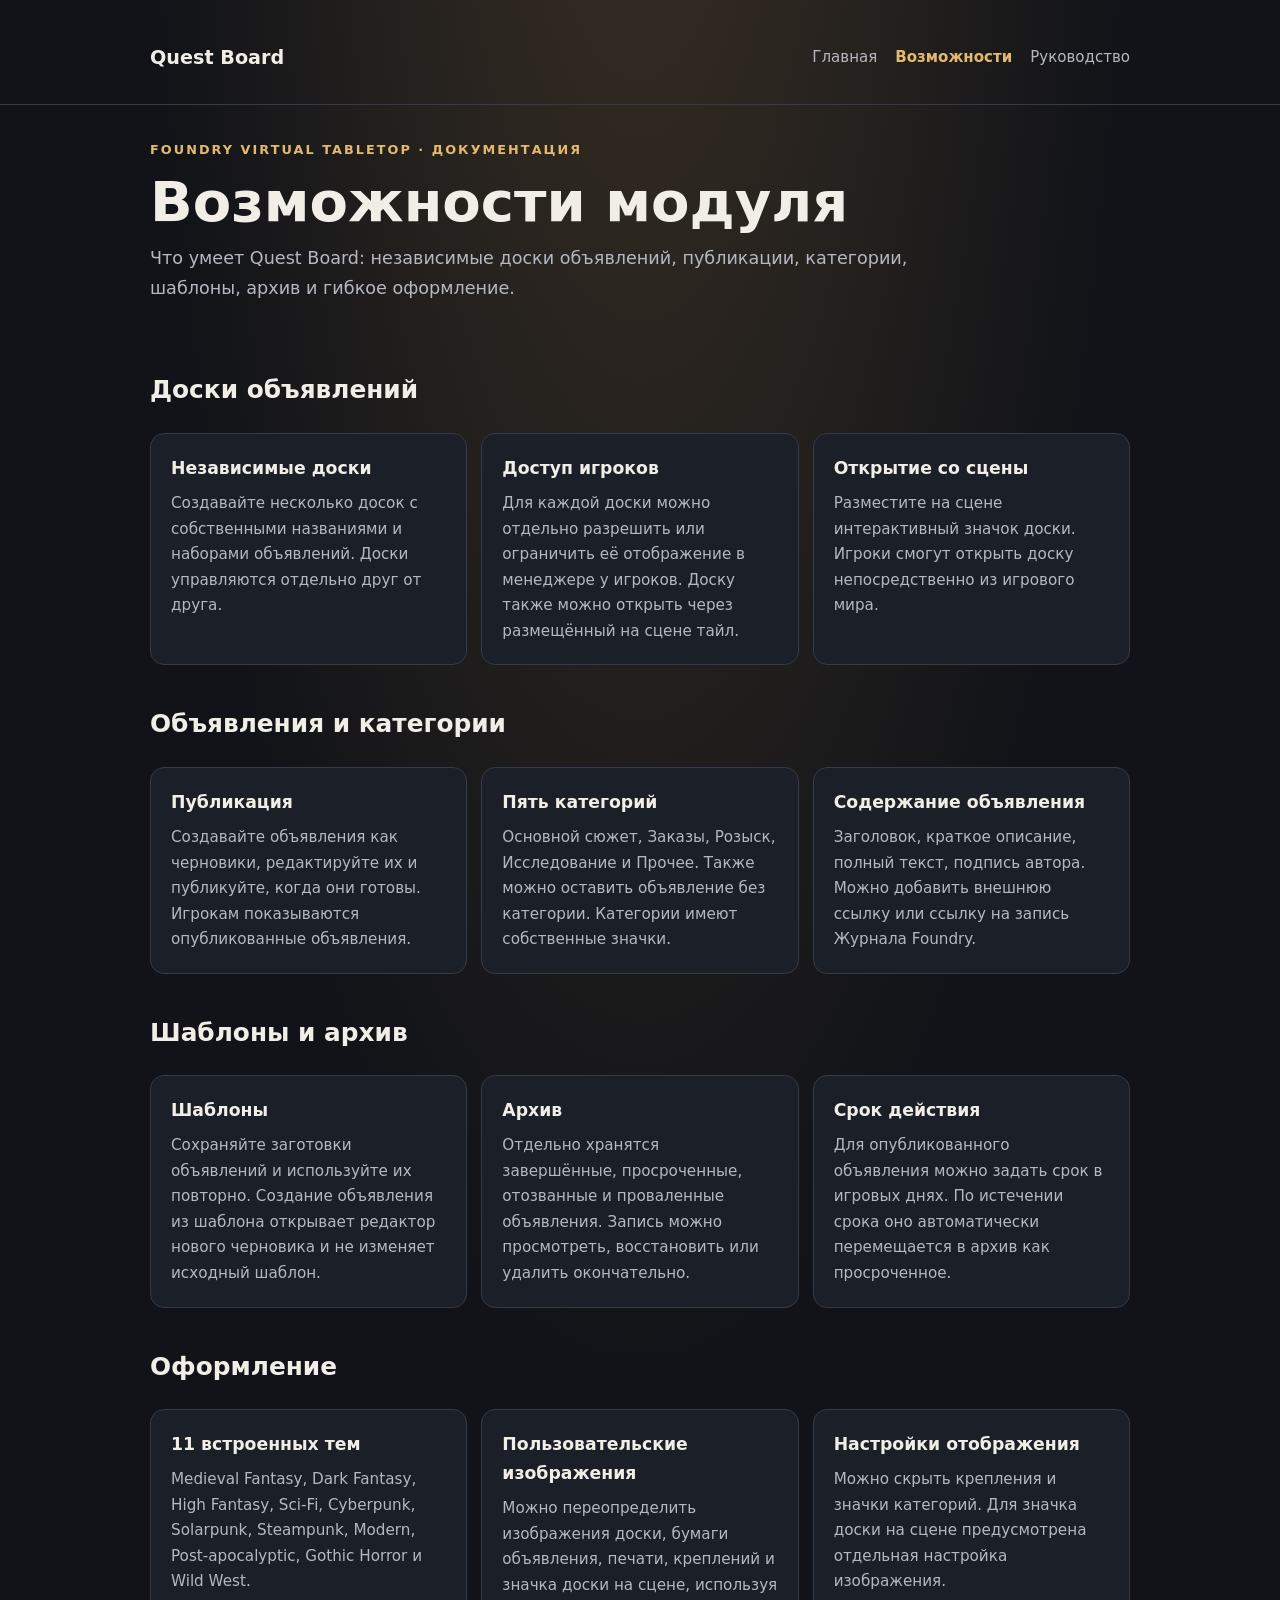
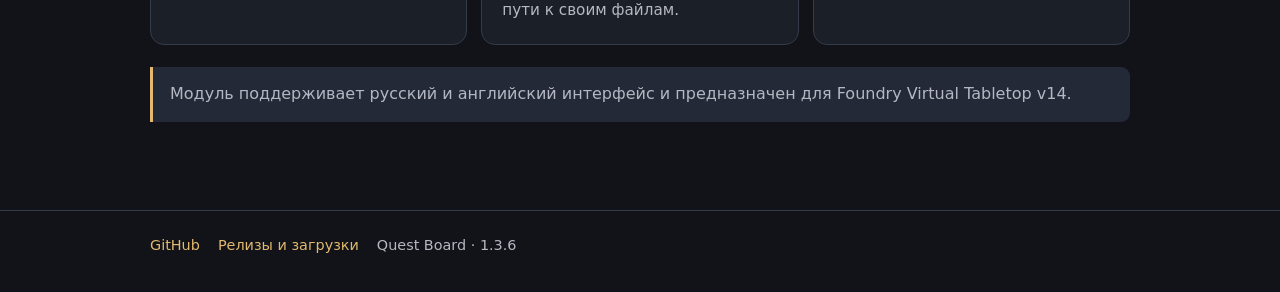
==== docs/features.html @ b705ad46 "Add Quest Board feature documentation" ====
<!doctype html><html lang="ru"><head><meta charset="utf-8"><meta name="viewport" content="width=device-width, initial-scale=1"><meta name="description" content="Что умеет Quest Board: независимые доски объявлений, публикации, категории, шаблоны, архив и гибкое оформление."><title>Возможности модуля — Quest Board</title><style>
:root{color-scheme:dark;--bg:#111318;--panel:#1b1f27;--panel2:#232936;--text:#f1eee7;--muted:#b5b8c2;--gold:#e2b96f;--line:#343b49;--blue:#9dbbe8}
*{box-sizing:border-box}body{margin:0;background:radial-gradient(ellipse at 50% -20%,#3a3024 0,transparent 55%),var(--bg);color:var(--text);font:16px/1.68 system-ui,-apple-system,"Segoe UI",sans-serif}
a{color:var(--gold);text-decoration:none}a:hover{text-decoration:underline}.wrap{width:min(980px,calc(100% - 36px));margin:auto}
header{padding:42px 0 30px;border-bottom:1px solid var(--line)}.top{display:flex;align-items:center;justify-content:space-between;gap:20px;flex-wrap:wrap}.brand{font-weight:800;font-size:1.2rem;color:var(--text)}nav{display:flex;gap:18px;flex-wrap:wrap}nav a{color:var(--muted);font-size:.94rem}nav a.active{color:var(--gold);font-weight:700}
.eyebrow{color:var(--gold);font-size:.8rem;font-weight:700;letter-spacing:.16em;text-transform:uppercase;margin-top:34px}h1{font-size:clamp(2.2rem,6vw,3.5rem);line-height:1.1;margin:10px 0 12px}h2{font-size:1.55rem;margin:38px 0 12px}h3{font-size:1.08rem;margin:0 0 8px}.lead{max-width:760px;color:var(--muted);font-size:1.1rem;margin:0}
main{padding:28px 0 70px}.grid{display:grid;grid-template-columns:repeat(auto-fit,minmax(230px,1fr));gap:14px;margin:22px 0}.card{background:var(--panel);border:1px solid var(--line);border-radius:14px;padding:20px}.card p{margin:0;color:var(--muted);font-size:.95rem}
section{margin-top:34px}section p,section li{color:var(--muted)}li{padding:4px 0}.note{background:var(--panel2);border-left:3px solid var(--gold);padding:14px 17px;border-radius:0 9px 9px 0;color:var(--muted);margin:18px 0}
.pills{display:flex;gap:9px;flex-wrap:wrap;margin-top:20px}.pill{border:1px solid var(--line);border-radius:99px;padding:4px 11px;color:var(--muted);font-size:.84rem}
footer{border-top:1px solid var(--line);padding:22px 0 35px;color:var(--muted);font-size:.9rem}.links{display:flex;gap:18px;flex-wrap:wrap}
.btn{display:inline-block;background:var(--gold);color:#201a10;font-weight:750;padding:11px 18px;border-radius:9px}.btn:hover{background:#f0ce8d;text-decoration:none}
@media(max-width:560px){header{padding-top:28px}nav{gap:12px}}
</style></head><body><header><div class="wrap"><div class="top"><a class="brand" href="./index.html">Quest Board</a><nav><a class="" href="./index.html">Главная</a><a class="active" href="./features.html">Возможности</a><a class="" href="./guide.html">Руководство</a></nav></div></div></header><div class="wrap"><div class="eyebrow">Foundry Virtual Tabletop · Документация</div><h1>Возможности модуля</h1><p class="lead">Что умеет Quest Board: независимые доски объявлений, публикации, категории, шаблоны, архив и гибкое оформление.</p></div><main class="wrap">
<section><h2>Доски объявлений</h2><div class="grid">
<article class="card"><h3>Независимые доски</h3><p>Создавайте несколько досок с собственными названиями и наборами объявлений. Доски управляются отдельно друг от друга.</p></article>
<article class="card"><h3>Доступ игроков</h3><p>Для каждой доски можно отдельно разрешить или ограничить её отображение в менеджере у игроков. Доску также можно открыть через размещённый на сцене тайл.</p></article>
<article class="card"><h3>Открытие со сцены</h3><p>Разместите на сцене интерактивный значок доски. Игроки смогут открыть доску непосредственно из игрового мира.</p></article>
</div></section>
<section><h2>Объявления и категории</h2><div class="grid">
<article class="card"><h3>Публикация</h3><p>Создавайте объявления как черновики, редактируйте их и публикуйте, когда они готовы. Игрокам показываются опубликованные объявления.</p></article>
<article class="card"><h3>Пять категорий</h3><p>Основной сюжет, Заказы, Розыск, Исследование и Прочее. Также можно оставить объявление без категории. Категории имеют собственные значки.</p></article>
<article class="card"><h3>Содержание объявления</h3><p>Заголовок, краткое описание, полный текст, подпись автора. Можно добавить внешнюю ссылку или ссылку на запись Журнала Foundry.</p></article>
</div></section>
<section><h2>Шаблоны и архив</h2><div class="grid">
<article class="card"><h3>Шаблоны</h3><p>Сохраняйте заготовки объявлений и используйте их повторно. Создание объявления из шаблона открывает редактор нового черновика и не изменяет исходный шаблон.</p></article>
<article class="card"><h3>Архив</h3><p>Отдельно хранятся завершённые, просроченные, отозванные и проваленные объявления. Запись можно просмотреть, восстановить или удалить окончательно.</p></article>
<article class="card"><h3>Срок действия</h3><p>Для опубликованного объявления можно задать срок в игровых днях. По истечении срока оно автоматически перемещается в архив как просроченное.</p></article>
</div></section>
<section><h2>Оформление</h2><div class="grid">
<article class="card"><h3>11 встроенных тем</h3><p>Medieval Fantasy, Dark Fantasy, High Fantasy, Sci-Fi, Cyberpunk, Solarpunk, Steampunk, Modern, Post-apocalyptic, Gothic Horror и Wild West.</p></article>
<article class="card"><h3>Пользовательские изображения</h3><p>Можно переопределить изображения доски, бумаги объявления, печати, креплений и значка доски на сцене, используя пути к своим файлам.</p></article>
<article class="card"><h3>Настройки отображения</h3><p>Можно скрыть крепления и значки категорий. Для значка доски на сцене предусмотрена отдельная настройка изображения.</p></article>
</div><p class="note">Модуль поддерживает русский и английский интерфейс и предназначен для Foundry Virtual Tabletop v14.</p></section>
</main><footer><div class="wrap links"><a href="https://github.com/DTSpawn/Quest-Board">GitHub</a><a href="https://github.com/DTSpawn/Quest-Board/releases">Релизы и загрузки</a><span>Quest Board · 1.3.6</span></div></footer></body></html>
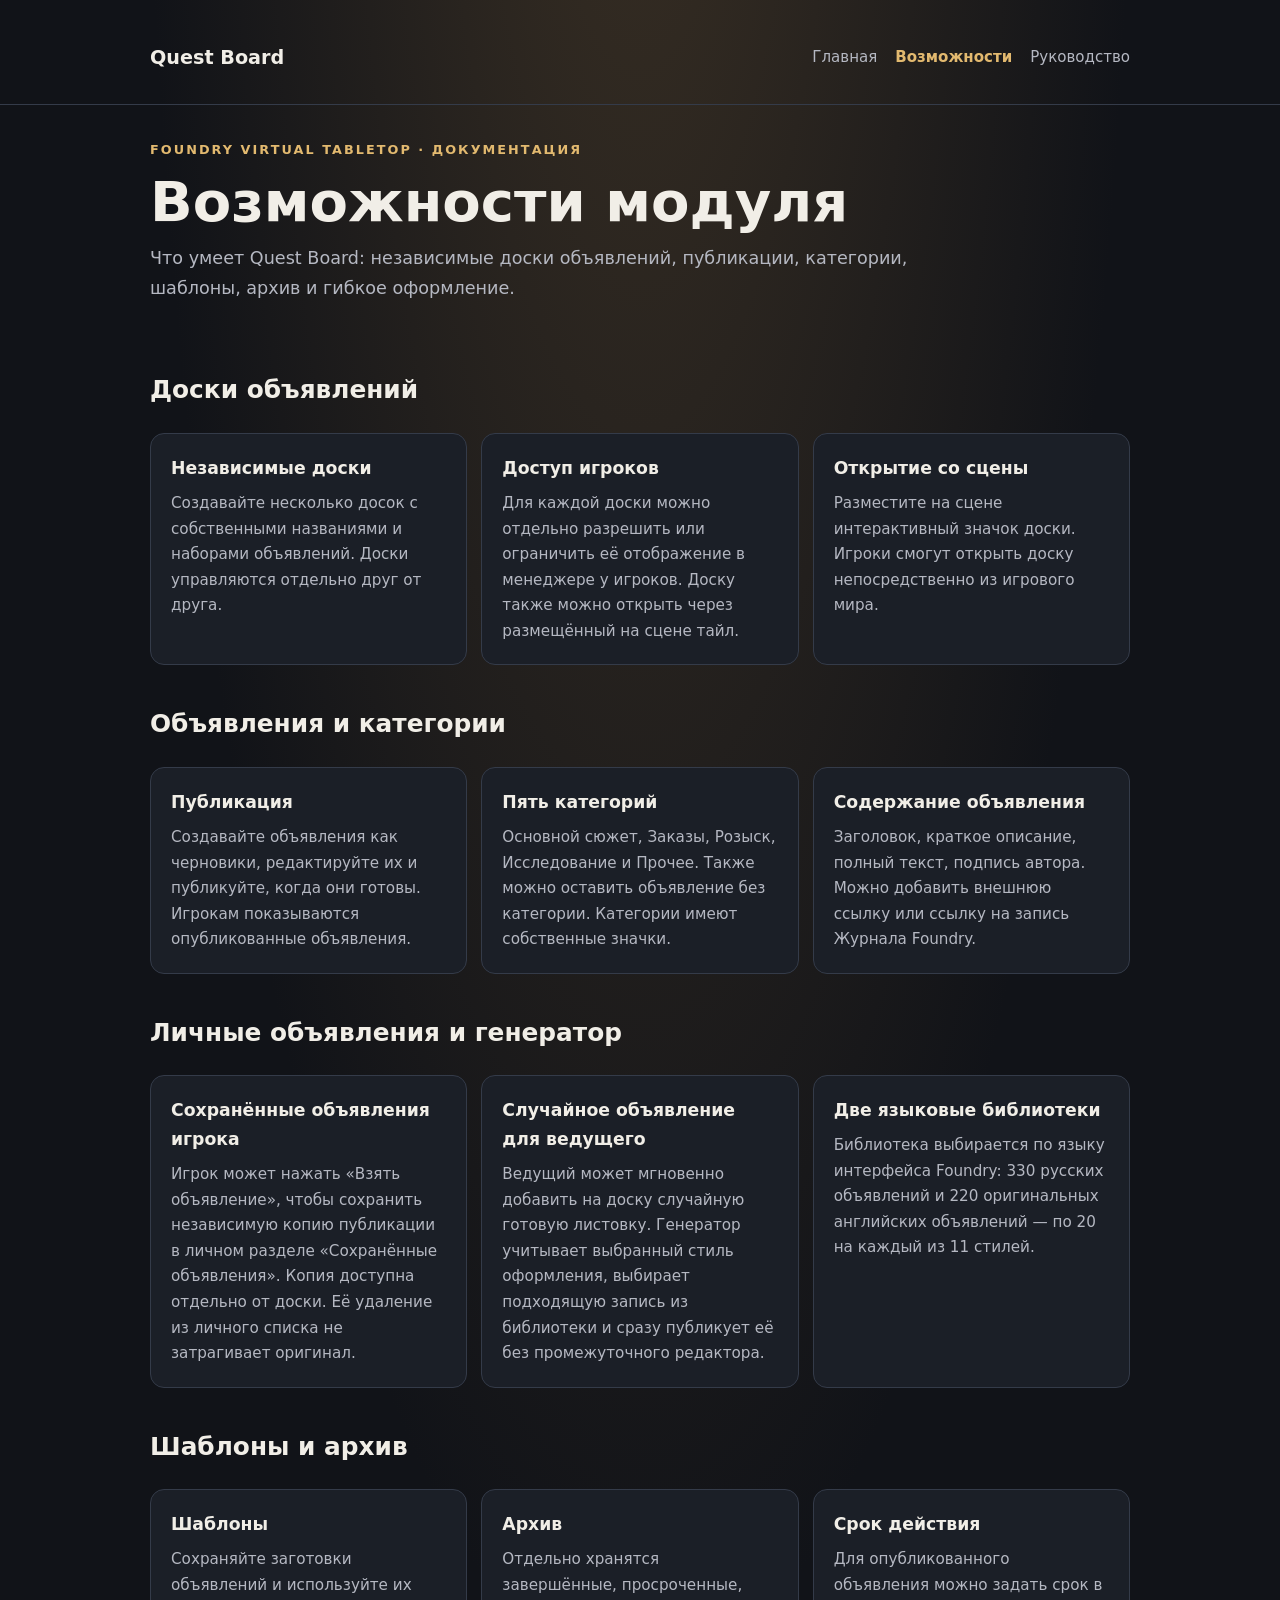
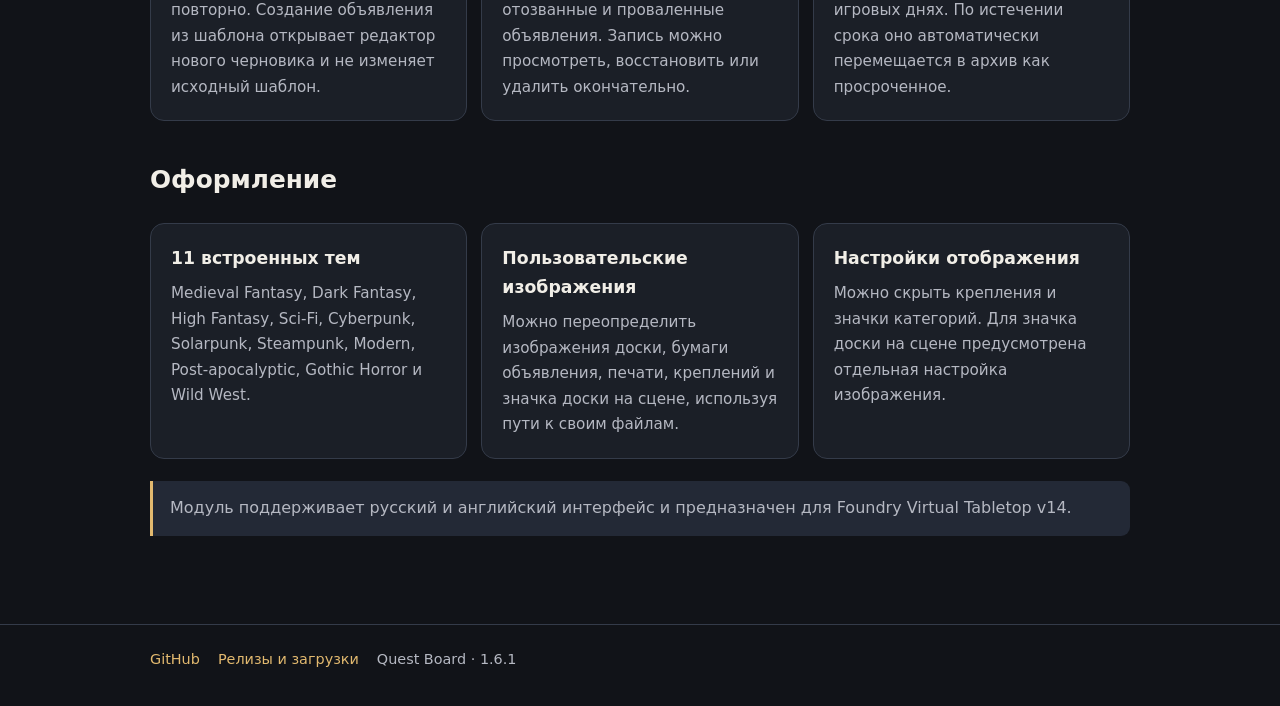
==== commit c25d4a97: "Update docs/features.html for player journal and random notice generator" ====
--- a/docs/features.html
+++ b/docs/features.html
@@ -21,6 +21,11 @@
 <article class="card"><h3>Пять категорий</h3><p>Основной сюжет, Заказы, Розыск, Исследование и Прочее. Также можно оставить объявление без категории. Категории имеют собственные значки.</p></article>
 <article class="card"><h3>Содержание объявления</h3><p>Заголовок, краткое описание, полный текст, подпись автора. Можно добавить внешнюю ссылку или ссылку на запись Журнала Foundry.</p></article>
 </div></section>
+<section><h2>Личные объявления и генератор</h2><div class="grid">
+<article class="card"><h3>Сохранённые объявления игрока</h3><p>Игрок может нажать «Взять объявление», чтобы сохранить независимую копию публикации в личном разделе «Сохранённые объявления». Копия доступна отдельно от доски. Её удаление из личного списка не затрагивает оригинал.</p></article>
+<article class="card"><h3>Случайное объявление для ведущего</h3><p>Ведущий может мгновенно добавить на доску случайную готовую листовку. Генератор учитывает выбранный стиль оформления, выбирает подходящую запись из библиотеки и сразу публикует её без промежуточного редактора.</p></article>
+<article class="card"><h3>Две языковые библиотеки</h3><p>Библиотека выбирается по языку интерфейса Foundry: 330 русских объявлений и 220 оригинальных английских объявлений — по 20 на каждый из 11 стилей.</p></article>
+</div></section>
 <section><h2>Шаблоны и архив</h2><div class="grid">
 <article class="card"><h3>Шаблоны</h3><p>Сохраняйте заготовки объявлений и используйте их повторно. Создание объявления из шаблона открывает редактор нового черновика и не изменяет исходный шаблон.</p></article>
 <article class="card"><h3>Архив</h3><p>Отдельно хранятся завершённые, просроченные, отозванные и проваленные объявления. Запись можно просмотреть, восстановить или удалить окончательно.</p></article>
@@ -31,4 +36,4 @@
 <article class="card"><h3>Пользовательские изображения</h3><p>Можно переопределить изображения доски, бумаги объявления, печати, креплений и значка доски на сцене, используя пути к своим файлам.</p></article>
 <article class="card"><h3>Настройки отображения</h3><p>Можно скрыть крепления и значки категорий. Для значка доски на сцене предусмотрена отдельная настройка изображения.</p></article>
 </div><p class="note">Модуль поддерживает русский и английский интерфейс и предназначен для Foundry Virtual Tabletop v14.</p></section>
-</main><footer><div class="wrap links"><a href="https://github.com/DTSpawn/Quest-Board">GitHub</a><a href="https://github.com/DTSpawn/Quest-Board/releases">Релизы и загрузки</a><span>Quest Board · 1.3.6</span></div></footer></body></html>+</main><footer><div class="wrap links"><a href="https://github.com/DTSpawn/Quest-Board">GitHub</a><a href="https://github.com/DTSpawn/Quest-Board/releases">Релизы и загрузки</a><span>Quest Board · 1.6.1</span></div></footer></body></html>
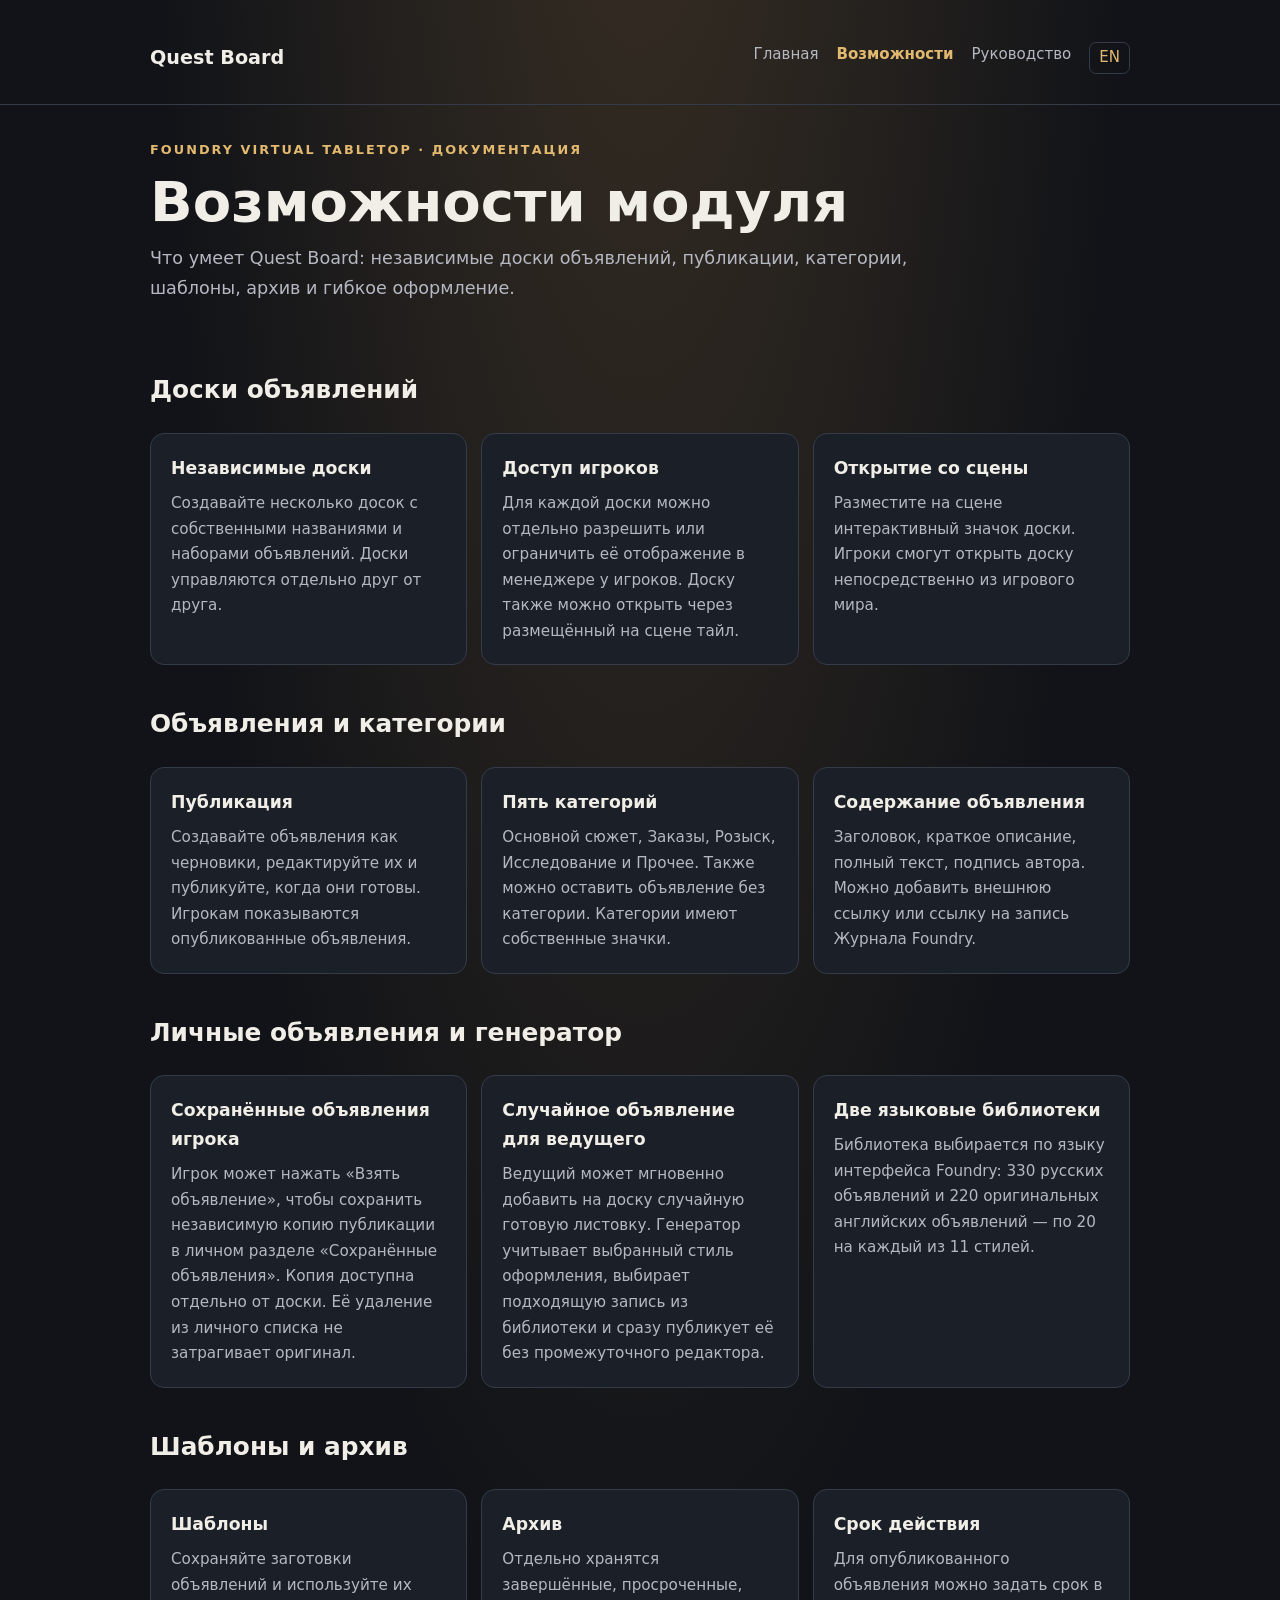
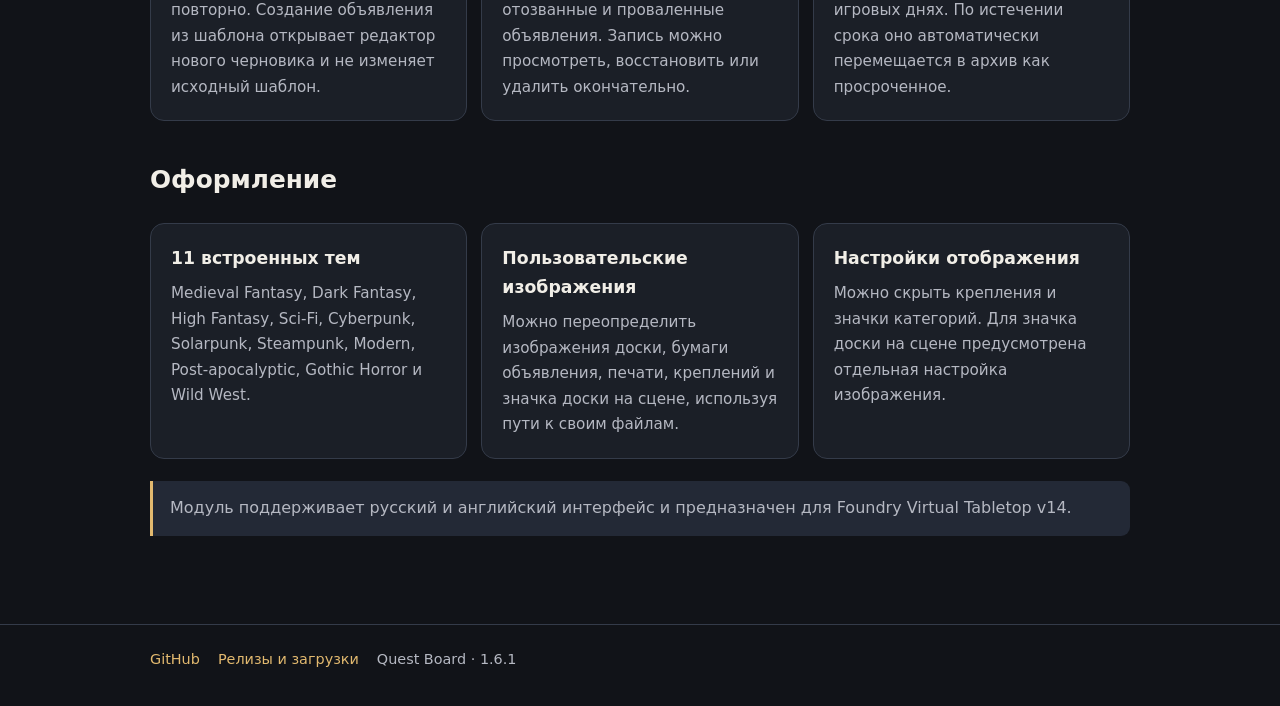
==== commit 73920342: "Add English language switcher to Russian pages" ====
--- a/docs/features.html
+++ b/docs/features.html
@@ -10,7 +10,8 @@
 footer{border-top:1px solid var(--line);padding:22px 0 35px;color:var(--muted);font-size:.9rem}.links{display:flex;gap:18px;flex-wrap:wrap}
 .btn{display:inline-block;background:var(--gold);color:#201a10;font-weight:750;padding:11px 18px;border-radius:9px}.btn:hover{background:#f0ce8d;text-decoration:none}
 @media(max-width:560px){header{padding-top:28px}nav{gap:12px}}
-</style></head><body><header><div class="wrap"><div class="top"><a class="brand" href="./index.html">Quest Board</a><nav><a class="" href="./index.html">Главная</a><a class="active" href="./features.html">Возможности</a><a class="" href="./guide.html">Руководство</a></nav></div></div></header><div class="wrap"><div class="eyebrow">Foundry Virtual Tabletop · Документация</div><h1>Возможности модуля</h1><p class="lead">Что умеет Quest Board: независимые доски объявлений, публикации, категории, шаблоны, архив и гибкое оформление.</p></div><main class="wrap">
+nav a.lang{border:1px solid var(--line);border-radius:7px;padding:2px 9px;color:var(--gold)}
+</style></head><body><header><div class="wrap"><div class="top"><a class="brand" href="./index.html">Quest Board</a><nav><a class="" href="./index.html">Главная</a><a class="active" href="./features.html">Возможности</a><a class="" href="./guide.html">Руководство</a><a class="lang" href="./en/features.html" lang="en">EN</a></nav></div></div></header><div class="wrap"><div class="eyebrow">Foundry Virtual Tabletop · Документация</div><h1>Возможности модуля</h1><p class="lead">Что умеет Quest Board: независимые доски объявлений, публикации, категории, шаблоны, архив и гибкое оформление.</p></div><main class="wrap">
 <section><h2>Доски объявлений</h2><div class="grid">
 <article class="card"><h3>Независимые доски</h3><p>Создавайте несколько досок с собственными названиями и наборами объявлений. Доски управляются отдельно друг от друга.</p></article>
 <article class="card"><h3>Доступ игроков</h3><p>Для каждой доски можно отдельно разрешить или ограничить её отображение в менеджере у игроков. Доску также можно открыть через размещённый на сцене тайл.</p></article>
@@ -36,4 +37,4 @@
 <article class="card"><h3>Пользовательские изображения</h3><p>Можно переопределить изображения доски, бумаги объявления, печати, креплений и значка доски на сцене, используя пути к своим файлам.</p></article>
 <article class="card"><h3>Настройки отображения</h3><p>Можно скрыть крепления и значки категорий. Для значка доски на сцене предусмотрена отдельная настройка изображения.</p></article>
 </div><p class="note">Модуль поддерживает русский и английский интерфейс и предназначен для Foundry Virtual Tabletop v14.</p></section>
-</main><footer><div class="wrap links"><a href="https://github.com/DTSpawn/Quest-Board">GitHub</a><a href="https://github.com/DTSpawn/Quest-Board/releases">Релизы и загрузки</a><span>Quest Board · 1.6.1</span></div></footer></body></html>+</main><footer><div class="wrap links"><a href="https://github.com/DTSpawn/Quest-Board">GitHub</a><a href="https://github.com/DTSpawn/Quest-Board/releases">Релизы и загрузки</a><span>Quest Board · 1.6.1</span></div></footer><script>document.querySelectorAll('a.lang').forEach(a=>a.addEventListener('click',()=>{try{localStorage.setItem('questBoardLanguage','en')}catch(e){}}));</script></body></html>
